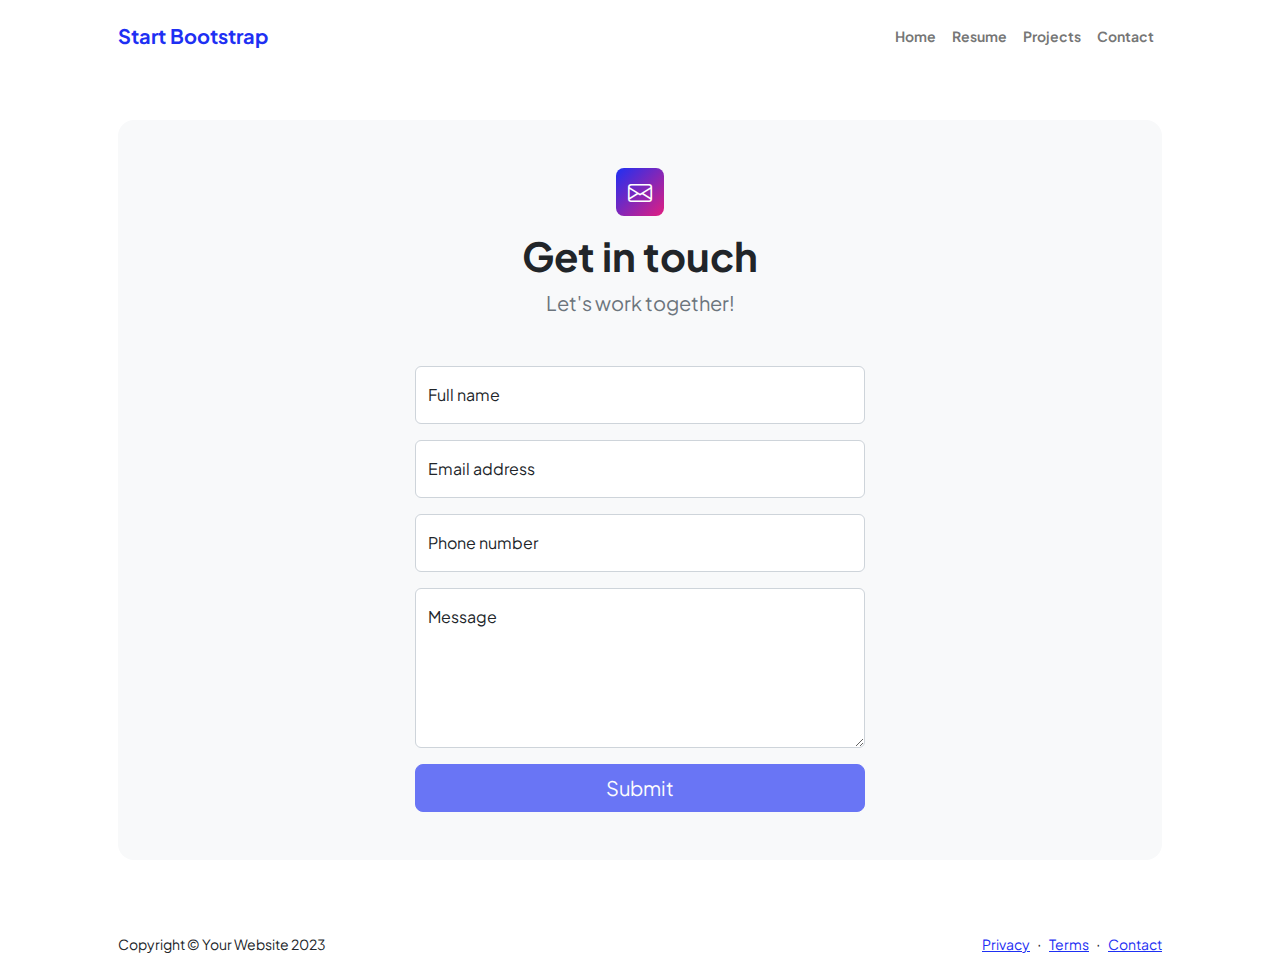
==== contact.html @ d39a222c "Initial commit" ====
<!DOCTYPE html>
<html lang="en">
    <head>
        <meta charset="utf-8" />
        <meta name="viewport" content="width=device-width, initial-scale=1, shrink-to-fit=no" />
        <meta name="description" content />
        <meta name="author" content />
        <title>Modern Business - Start Bootstrap Template</title>
        <!-- Favicon-->
        <link rel="icon" type="image/x-icon" href="assets/favicon.ico" />
        <!-- Custom Google font-->
        <link rel="preconnect" href="https://fonts.googleapis.com" />
        <link rel="preconnect" href="https://fonts.gstatic.com" crossorigin />
        <link href="https://fonts.googleapis.com/css2?family=Plus+Jakarta+Sans:wght@100;200;300;400;500;600;700;800;900&amp;display=swap" rel="stylesheet" />
        <!-- Bootstrap icons-->
        <link href="https://cdn.jsdelivr.net/npm/bootstrap-icons@1.8.1/font/bootstrap-icons.css" rel="stylesheet" />
        <!-- Core theme CSS (includes Bootstrap)-->
        <link href="css/styles.css" rel="stylesheet" />
    </head>
    <body class="d-flex flex-column">
        <main class="flex-shrink-0">
            <!-- Navigation-->
            <nav class="navbar navbar-expand-lg navbar-light bg-white py-3">
                <div class="container px-5">
                    <a class="navbar-brand" href="index.html"><span class="fw-bolder text-primary">Start Bootstrap</span></a>
                    <button class="navbar-toggler" type="button" data-bs-toggle="collapse" data-bs-target="#navbarSupportedContent" aria-controls="navbarSupportedContent" aria-expanded="false" aria-label="Toggle navigation"><span class="navbar-toggler-icon"></span></button>
                    <div class="collapse navbar-collapse" id="navbarSupportedContent">
                        <ul class="navbar-nav ms-auto mb-2 mb-lg-0 small fw-bolder">
                            <li class="nav-item"><a class="nav-link" href="index.html">Home</a></li>
                            <li class="nav-item"><a class="nav-link" href="resume.html">Resume</a></li>
                            <li class="nav-item"><a class="nav-link" href="projects.html">Projects</a></li>
                            <li class="nav-item"><a class="nav-link" href="contact.html">Contact</a></li>
                        </ul>
                    </div>
                </div>
            </nav>
            <!-- Page content-->
            <section class="py-5">
                <div class="container px-5">
                    <!-- Contact form-->
                    <div class="bg-light rounded-4 py-5 px-4 px-md-5">
                        <div class="text-center mb-5">
                            <div class="feature bg-primary bg-gradient-primary-to-secondary text-white rounded-3 mb-3"><i class="bi bi-envelope"></i></div>
                            <h1 class="fw-bolder">Get in touch</h1>
                            <p class="lead fw-normal text-muted mb-0">Let's work together!</p>
                        </div>
                        <div class="row gx-5 justify-content-center">
                            <div class="col-lg-8 col-xl-6">
                                <!-- * * * * * * * * * * * * * * *-->
                                <!-- * * SB Forms Contact Form * *-->
                                <!-- * * * * * * * * * * * * * * *-->
                                <!-- This form is pre-integrated with SB Forms.-->
                                <!-- To make this form functional, sign up at-->
                                <!-- https://startbootstrap.com/solution/contact-forms-->
                                <!-- to get an API token!-->
                                <form id="contactForm" data-sb-form-api-token="API_TOKEN">
                                    <!-- Name input-->
                                    <div class="form-floating mb-3">
                                        <input class="form-control" id="name" type="text" placeholder="Enter your name..." data-sb-validations="required" />
                                        <label for="name">Full name</label>
                                        <div class="invalid-feedback" data-sb-feedback="name:required">A name is required.</div>
                                    </div>
                                    <!-- Email address input-->
                                    <div class="form-floating mb-3">
                                        <input class="form-control" id="email" type="email" placeholder="name@example.com" data-sb-validations="required,email" />
                                        <label for="email">Email address</label>
                                        <div class="invalid-feedback" data-sb-feedback="email:required">An email is required.</div>
                                        <div class="invalid-feedback" data-sb-feedback="email:email">Email is not valid.</div>
                                    </div>
                                    <!-- Phone number input-->
                                    <div class="form-floating mb-3">
                                        <input class="form-control" id="phone" type="tel" placeholder="(123) 456-7890" data-sb-validations="required" />
                                        <label for="phone">Phone number</label>
                                        <div class="invalid-feedback" data-sb-feedback="phone:required">A phone number is required.</div>
                                    </div>
                                    <!-- Message input-->
                                    <div class="form-floating mb-3">
                                        <textarea class="form-control" id="message" type="text" placeholder="Enter your message here..." style="height: 10rem" data-sb-validations="required"></textarea>
                                        <label for="message">Message</label>
                                        <div class="invalid-feedback" data-sb-feedback="message:required">A message is required.</div>
                                    </div>
                                    <!-- Submit success message-->
                                    <!---->
                                    <!-- This is what your users will see when the form-->
                                    <!-- has successfully submitted-->
                                    <div class="d-none" id="submitSuccessMessage">
                                        <div class="text-center mb-3">
                                            <div class="fw-bolder">Form submission successful!</div>
                                            To activate this form, sign up at
                                            <br />
                                            <a href="https://startbootstrap.com/solution/contact-forms">https://startbootstrap.com/solution/contact-forms</a>
                                        </div>
                                    </div>
                                    <!-- Submit error message-->
                                    <!---->
                                    <!-- This is what your users will see when there is-->
                                    <!-- an error submitting the form-->
                                    <div class="d-none" id="submitErrorMessage"><div class="text-center text-danger mb-3">Error sending message!</div></div>
                                    <!-- Submit Button-->
                                    <div class="d-grid"><button class="btn btn-primary btn-lg disabled" id="submitButton" type="submit">Submit</button></div>
                                </form>
                            </div>
                        </div>
                    </div>
                </div>
            </section>
        </main>
        <!-- Footer-->
        <footer class="bg-white py-4 mt-auto">
            <div class="container px-5">
                <div class="row align-items-center justify-content-between flex-column flex-sm-row">
                    <div class="col-auto"><div class="small m-0">Copyright &copy; Your Website 2023</div></div>
                    <div class="col-auto">
                        <a class="small" href="#!">Privacy</a>
                        <span class="mx-1">&middot;</span>
                        <a class="small" href="#!">Terms</a>
                        <span class="mx-1">&middot;</span>
                        <a class="small" href="#!">Contact</a>
                    </div>
                </div>
            </div>
        </footer>
        <!-- Bootstrap core JS-->
        <script src="https://cdn.jsdelivr.net/npm/bootstrap@5.2.3/dist/js/bootstrap.bundle.min.js"></script>
        <!-- Core theme JS-->
        <script src="js/scripts.js"></script>
        <!-- * * * * * * * * * * * * * * * * * * * * * * * * * * * * * * * * * * * * * * * *-->
        <!-- * *                               SB Forms JS                               * *-->
        <!-- * * Activate your form at https://startbootstrap.com/solution/contact-forms * *-->
        <!-- * * * * * * * * * * * * * * * * * * * * * * * * * * * * * * * * * * * * * * * *-->
        <script src="https://cdn.startbootstrap.com/sb-forms-latest.js"></script>
    </body>
</html>
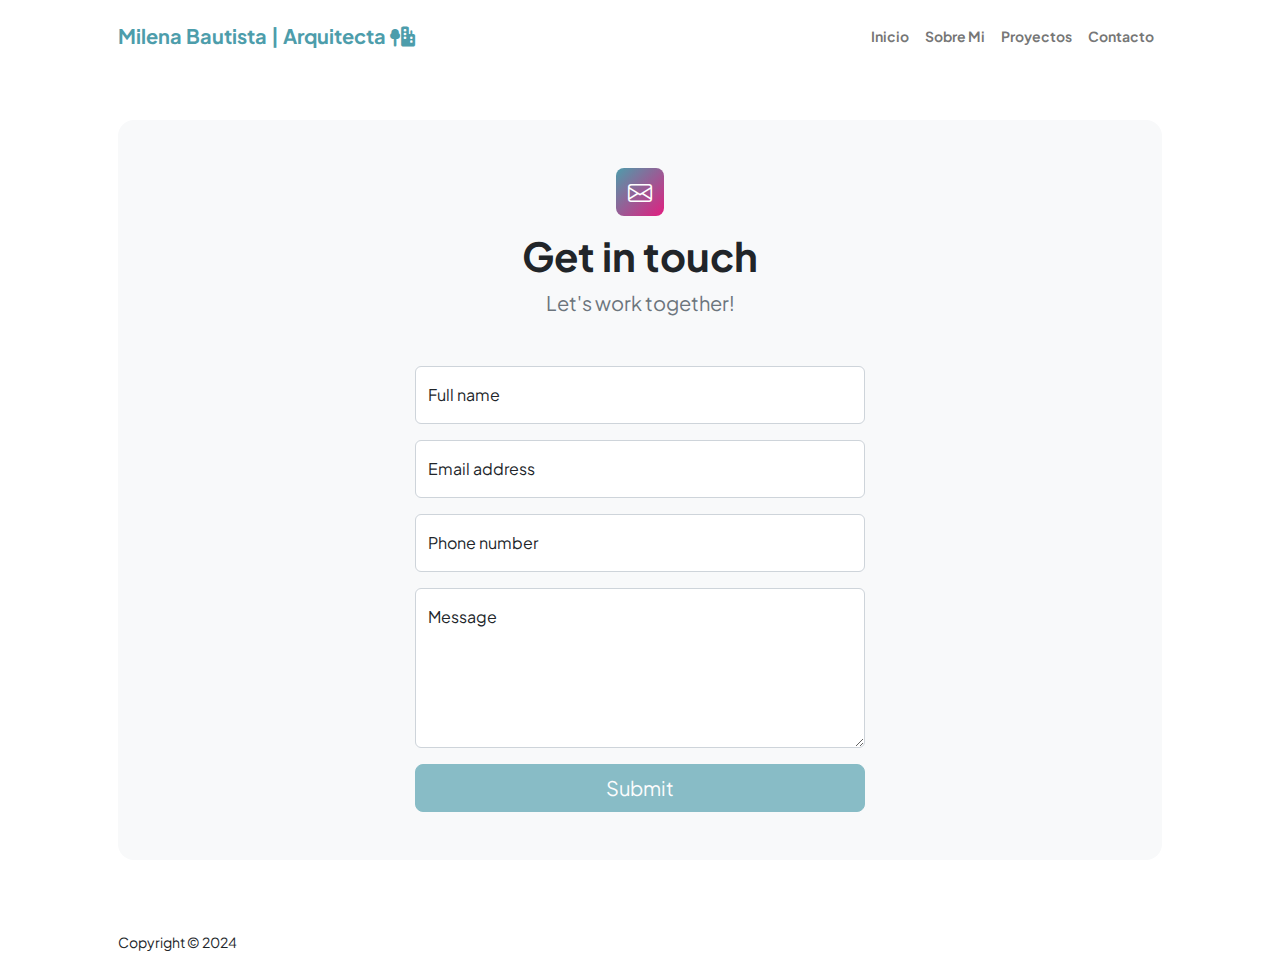
==== commit a5dafb3e: "Cambios Español y pagina de inicio" ====
--- a/contact.html
+++ b/contact.html
@@ -3,9 +3,9 @@
     <head>
         <meta charset="utf-8" />
         <meta name="viewport" content="width=device-width, initial-scale=1, shrink-to-fit=no" />
-        <meta name="description" content />
-        <meta name="author" content />
-        <title>Modern Business - Start Bootstrap Template</title>
+        <meta name="description" content="" />
+        <meta name="author" content="scuesta" />
+        <title>Milena Bautista | Arquitecta</title>
         <!-- Favicon-->
         <link rel="icon" type="image/x-icon" href="assets/favicon.ico" />
         <!-- Custom Google font-->
@@ -14,6 +14,10 @@
         <link href="https://fonts.googleapis.com/css2?family=Plus+Jakarta+Sans:wght@100;200;300;400;500;600;700;800;900&amp;display=swap" rel="stylesheet" />
         <!-- Bootstrap icons-->
         <link href="https://cdn.jsdelivr.net/npm/bootstrap-icons@1.8.1/font/bootstrap-icons.css" rel="stylesheet" />
+        <!--Fontawesome icons -->
+        <link href="assets/fontawesome/css/fontawesome.css" rel="stylesheet" />
+        <link href="assets/fontawesome/css/brands.css" rel="stylesheet" />
+        <link href="assets/fontawesome/css/solid.css" rel="stylesheet" />
         <!-- Core theme CSS (includes Bootstrap)-->
         <link href="css/styles.css" rel="stylesheet" />
     </head>
@@ -22,14 +26,14 @@
             <!-- Navigation-->
             <nav class="navbar navbar-expand-lg navbar-light bg-white py-3">
                 <div class="container px-5">
-                    <a class="navbar-brand" href="index.html"><span class="fw-bolder text-primary">Start Bootstrap</span></a>
+                    <a class="navbar-brand" href="index.html"><span class="fw-bolder text-primary">Milena Bautista | Arquitecta <i class="fa fa-tree-city"></i></span></a>
                     <button class="navbar-toggler" type="button" data-bs-toggle="collapse" data-bs-target="#navbarSupportedContent" aria-controls="navbarSupportedContent" aria-expanded="false" aria-label="Toggle navigation"><span class="navbar-toggler-icon"></span></button>
                     <div class="collapse navbar-collapse" id="navbarSupportedContent">
                         <ul class="navbar-nav ms-auto mb-2 mb-lg-0 small fw-bolder">
-                            <li class="nav-item"><a class="nav-link" href="index.html">Home</a></li>
-                            <li class="nav-item"><a class="nav-link" href="resume.html">Resume</a></li>
-                            <li class="nav-item"><a class="nav-link" href="projects.html">Projects</a></li>
-                            <li class="nav-item"><a class="nav-link" href="contact.html">Contact</a></li>
+                            <li class="nav-item"><a class="nav-link" href="index.html">Inicio</a></li>
+                            <li class="nav-item"><a class="nav-link" href="resume.html">Sobre Mi</a></li>
+                            <li class="nav-item"><a class="nav-link" href="projects.html">Proyectos</a></li>
+                            <li class="nav-item"><a class="nav-link" href="contact.html">Contacto</a></li>
                         </ul>
                     </div>
                 </div>
@@ -109,14 +113,14 @@
         <footer class="bg-white py-4 mt-auto">
             <div class="container px-5">
                 <div class="row align-items-center justify-content-between flex-column flex-sm-row">
-                    <div class="col-auto"><div class="small m-0">Copyright &copy; Your Website 2023</div></div>
-                    <div class="col-auto">
-                        <a class="small" href="#!">Privacy</a>
-                        <span class="mx-1">&middot;</span>
-                        <a class="small" href="#!">Terms</a>
-                        <span class="mx-1">&middot;</span>
-                        <a class="small" href="#!">Contact</a>
-                    </div>
+                    <div class="col-auto"><div class="small m-0">Copyright &copy; 2024</div></div>
+                    <!-- <div class="col-auto">
+                         <a class="small" href="#!">Privacy</a>
+                         <span class="mx-1">&middot;</span>
+                         <a class="small" href="#!">Terms</a>
+                         <span class="mx-1">&middot;</span>
+                         <a class="small" href="#!">Contact</a>
+                     </div>-->
                 </div>
             </div>
         </footer>
--- a/assets/fontawesome/css/brands.css
+++ b/assets/fontawesome/css/brands.css
@@ -0,0 +1,1594 @@
+/*!
+ * Font Awesome Free 6.5.2 by @fontawesome - https://fontawesome.com
+ * License - https://fontawesome.com/license/free (Icons: CC BY 4.0, Fonts: SIL OFL 1.1, Code: MIT License)
+ * Copyright 2024 Fonticons, Inc.
+ */
+:root, :host {
+  --fa-style-family-brands: 'Font Awesome 6 Brands';
+  --fa-font-brands: normal 400 1em/1 'Font Awesome 6 Brands'; }
+
+@font-face {
+  font-family: 'Font Awesome 6 Brands';
+  font-style: normal;
+  font-weight: 400;
+  font-display: block;
+  src: url("../webfonts/fa-brands-400.woff2") format("woff2"), url("../webfonts/fa-brands-400.ttf") format("truetype"); }
+
+.fab,
+.fa-brands {
+  font-weight: 400; }
+
+.fa-monero:before {
+  content: "\f3d0"; }
+
+.fa-hooli:before {
+  content: "\f427"; }
+
+.fa-yelp:before {
+  content: "\f1e9"; }
+
+.fa-cc-visa:before {
+  content: "\f1f0"; }
+
+.fa-lastfm:before {
+  content: "\f202"; }
+
+.fa-shopware:before {
+  content: "\f5b5"; }
+
+.fa-creative-commons-nc:before {
+  content: "\f4e8"; }
+
+.fa-aws:before {
+  content: "\f375"; }
+
+.fa-redhat:before {
+  content: "\f7bc"; }
+
+.fa-yoast:before {
+  content: "\f2b1"; }
+
+.fa-cloudflare:before {
+  content: "\e07d"; }
+
+.fa-ups:before {
+  content: "\f7e0"; }
+
+.fa-pixiv:before {
+  content: "\e640"; }
+
+.fa-wpexplorer:before {
+  content: "\f2de"; }
+
+.fa-dyalog:before {
+  content: "\f399"; }
+
+.fa-bity:before {
+  content: "\f37a"; }
+
+.fa-stackpath:before {
+  content: "\f842"; }
+
+.fa-buysellads:before {
+  content: "\f20d"; }
+
+.fa-first-order:before {
+  content: "\f2b0"; }
+
+.fa-modx:before {
+  content: "\f285"; }
+
+.fa-guilded:before {
+  content: "\e07e"; }
+
+.fa-vnv:before {
+  content: "\f40b"; }
+
+.fa-square-js:before {
+  content: "\f3b9"; }
+
+.fa-js-square:before {
+  content: "\f3b9"; }
+
+.fa-microsoft:before {
+  content: "\f3ca"; }
+
+.fa-qq:before {
+  content: "\f1d6"; }
+
+.fa-orcid:before {
+  content: "\f8d2"; }
+
+.fa-java:before {
+  content: "\f4e4"; }
+
+.fa-invision:before {
+  content: "\f7b0"; }
+
+.fa-creative-commons-pd-alt:before {
+  content: "\f4ed"; }
+
+.fa-centercode:before {
+  content: "\f380"; }
+
+.fa-glide-g:before {
+  content: "\f2a6"; }
+
+.fa-drupal:before {
+  content: "\f1a9"; }
+
+.fa-jxl:before {
+  content: "\e67b"; }
+
+.fa-hire-a-helper:before {
+  content: "\f3b0"; }
+
+.fa-creative-commons-by:before {
+  content: "\f4e7"; }
+
+.fa-unity:before {
+  content: "\e049"; }
+
+.fa-whmcs:before {
+  content: "\f40d"; }
+
+.fa-rocketchat:before {
+  content: "\f3e8"; }
+
+.fa-vk:before {
+  content: "\f189"; }
+
+.fa-untappd:before {
+  content: "\f405"; }
+
+.fa-mailchimp:before {
+  content: "\f59e"; }
+
+.fa-css3-alt:before {
+  content: "\f38b"; }
+
+.fa-square-reddit:before {
+  content: "\f1a2"; }
+
+.fa-reddit-square:before {
+  content: "\f1a2"; }
+
+.fa-vimeo-v:before {
+  content: "\f27d"; }
+
+.fa-contao:before {
+  content: "\f26d"; }
+
+.fa-square-font-awesome:before {
+  content: "\e5ad"; }
+
+.fa-deskpro:before {
+  content: "\f38f"; }
+
+.fa-brave:before {
+  content: "\e63c"; }
+
+.fa-sistrix:before {
+  content: "\f3ee"; }
+
+.fa-square-instagram:before {
+  content: "\e055"; }
+
+.fa-instagram-square:before {
+  content: "\e055"; }
+
+.fa-battle-net:before {
+  content: "\f835"; }
+
+.fa-the-red-yeti:before {
+  content: "\f69d"; }
+
+.fa-square-hacker-news:before {
+  content: "\f3af"; }
+
+.fa-hacker-news-square:before {
+  content: "\f3af"; }
+
+.fa-edge:before {
+  content: "\f282"; }
+
+.fa-threads:before {
+  content: "\e618"; }
+
+.fa-napster:before {
+  content: "\f3d2"; }
+
+.fa-square-snapchat:before {
+  content: "\f2ad"; }
+
+.fa-snapchat-square:before {
+  content: "\f2ad"; }
+
+.fa-google-plus-g:before {
+  content: "\f0d5"; }
+
+.fa-artstation:before {
+  content: "\f77a"; }
+
+.fa-markdown:before {
+  content: "\f60f"; }
+
+.fa-sourcetree:before {
+  content: "\f7d3"; }
+
+.fa-google-plus:before {
+  content: "\f2b3"; }
+
+.fa-diaspora:before {
+  content: "\f791"; }
+
+.fa-foursquare:before {
+  content: "\f180"; }
+
+.fa-stack-overflow:before {
+  content: "\f16c"; }
+
+.fa-github-alt:before {
+  content: "\f113"; }
+
+.fa-phoenix-squadron:before {
+  content: "\f511"; }
+
+.fa-pagelines:before {
+  content: "\f18c"; }
+
+.fa-algolia:before {
+  content: "\f36c"; }
+
+.fa-red-river:before {
+  content: "\f3e3"; }
+
+.fa-creative-commons-sa:before {
+  content: "\f4ef"; }
+
+.fa-safari:before {
+  content: "\f267"; }
+
+.fa-google:before {
+  content: "\f1a0"; }
+
+.fa-square-font-awesome-stroke:before {
+  content: "\f35c"; }
+
+.fa-font-awesome-alt:before {
+  content: "\f35c"; }
+
+.fa-atlassian:before {
+  content: "\f77b"; }
+
+.fa-linkedin-in:before {
+  content: "\f0e1"; }
+
+.fa-digital-ocean:before {
+  content: "\f391"; }
+
+.fa-nimblr:before {
+  content: "\f5a8"; }
+
+.fa-chromecast:before {
+  content: "\f838"; }
+
+.fa-evernote:before {
+  content: "\f839"; }
+
+.fa-hacker-news:before {
+  content: "\f1d4"; }
+
+.fa-creative-commons-sampling:before {
+  content: "\f4f0"; }
+
+.fa-adversal:before {
+  content: "\f36a"; }
+
+.fa-creative-commons:before {
+  content: "\f25e"; }
+
+.fa-watchman-monitoring:before {
+  content: "\e087"; }
+
+.fa-fonticons:before {
+  content: "\f280"; }
+
+.fa-weixin:before {
+  content: "\f1d7"; }
+
+.fa-shirtsinbulk:before {
+  content: "\f214"; }
+
+.fa-codepen:before {
+  content: "\f1cb"; }
+
+.fa-git-alt:before {
+  content: "\f841"; }
+
+.fa-lyft:before {
+  content: "\f3c3"; }
+
+.fa-rev:before {
+  content: "\f5b2"; }
+
+.fa-windows:before {
+  content: "\f17a"; }
+
+.fa-wizards-of-the-coast:before {
+  content: "\f730"; }
+
+.fa-square-viadeo:before {
+  content: "\f2aa"; }
+
+.fa-viadeo-square:before {
+  content: "\f2aa"; }
+
+.fa-meetup:before {
+  content: "\f2e0"; }
+
+.fa-centos:before {
+  content: "\f789"; }
+
+.fa-adn:before {
+  content: "\f170"; }
+
+.fa-cloudsmith:before {
+  content: "\f384"; }
+
+.fa-opensuse:before {
+  content: "\e62b"; }
+
+.fa-pied-piper-alt:before {
+  content: "\f1a8"; }
+
+.fa-square-dribbble:before {
+  content: "\f397"; }
+
+.fa-dribbble-square:before {
+  content: "\f397"; }
+
+.fa-codiepie:before {
+  content: "\f284"; }
+
+.fa-node:before {
+  content: "\f419"; }
+
+.fa-mix:before {
+  content: "\f3cb"; }
+
+.fa-steam:before {
+  content: "\f1b6"; }
+
+.fa-cc-apple-pay:before {
+  content: "\f416"; }
+
+.fa-scribd:before {
+  content: "\f28a"; }
+
+.fa-debian:before {
+  content: "\e60b"; }
+
+.fa-openid:before {
+  content: "\f19b"; }
+
+.fa-instalod:before {
+  content: "\e081"; }
+
+.fa-expeditedssl:before {
+  content: "\f23e"; }
+
+.fa-sellcast:before {
+  content: "\f2da"; }
+
+.fa-square-twitter:before {
+  content: "\f081"; }
+
+.fa-twitter-square:before {
+  content: "\f081"; }
+
+.fa-r-project:before {
+  content: "\f4f7"; }
+
+.fa-delicious:before {
+  content: "\f1a5"; }
+
+.fa-freebsd:before {
+  content: "\f3a4"; }
+
+.fa-vuejs:before {
+  content: "\f41f"; }
+
+.fa-accusoft:before {
+  content: "\f369"; }
+
+.fa-ioxhost:before {
+  content: "\f208"; }
+
+.fa-fonticons-fi:before {
+  content: "\f3a2"; }
+
+.fa-app-store:before {
+  content: "\f36f"; }
+
+.fa-cc-mastercard:before {
+  content: "\f1f1"; }
+
+.fa-itunes-note:before {
+  content: "\f3b5"; }
+
+.fa-golang:before {
+  content: "\e40f"; }
+
+.fa-kickstarter:before {
+  content: "\f3bb"; }
+
+.fa-square-kickstarter:before {
+  content: "\f3bb"; }
+
+.fa-grav:before {
+  content: "\f2d6"; }
+
+.fa-weibo:before {
+  content: "\f18a"; }
+
+.fa-uncharted:before {
+  content: "\e084"; }
+
+.fa-firstdraft:before {
+  content: "\f3a1"; }
+
+.fa-square-youtube:before {
+  content: "\f431"; }
+
+.fa-youtube-square:before {
+  content: "\f431"; }
+
+.fa-wikipedia-w:before {
+  content: "\f266"; }
+
+.fa-wpressr:before {
+  content: "\f3e4"; }
+
+.fa-rendact:before {
+  content: "\f3e4"; }
+
+.fa-angellist:before {
+  content: "\f209"; }
+
+.fa-galactic-republic:before {
+  content: "\f50c"; }
+
+.fa-nfc-directional:before {
+  content: "\e530"; }
+
+.fa-skype:before {
+  content: "\f17e"; }
+
+.fa-joget:before {
+  content: "\f3b7"; }
+
+.fa-fedora:before {
+  content: "\f798"; }
+
+.fa-stripe-s:before {
+  content: "\f42a"; }
+
+.fa-meta:before {
+  content: "\e49b"; }
+
+.fa-laravel:before {
+  content: "\f3bd"; }
+
+.fa-hotjar:before {
+  content: "\f3b1"; }
+
+.fa-bluetooth-b:before {
+  content: "\f294"; }
+
+.fa-square-letterboxd:before {
+  content: "\e62e"; }
+
+.fa-sticker-mule:before {
+  content: "\f3f7"; }
+
+.fa-creative-commons-zero:before {
+  content: "\f4f3"; }
+
+.fa-hips:before {
+  content: "\f452"; }
+
+.fa-behance:before {
+  content: "\f1b4"; }
+
+.fa-reddit:before {
+  content: "\f1a1"; }
+
+.fa-discord:before {
+  content: "\f392"; }
+
+.fa-chrome:before {
+  content: "\f268"; }
+
+.fa-app-store-ios:before {
+  content: "\f370"; }
+
+.fa-cc-discover:before {
+  content: "\f1f2"; }
+
+.fa-wpbeginner:before {
+  content: "\f297"; }
+
+.fa-confluence:before {
+  content: "\f78d"; }
+
+.fa-shoelace:before {
+  content: "\e60c"; }
+
+.fa-mdb:before {
+  content: "\f8ca"; }
+
+.fa-dochub:before {
+  content: "\f394"; }
+
+.fa-accessible-icon:before {
+  content: "\f368"; }
+
+.fa-ebay:before {
+  content: "\f4f4"; }
+
+.fa-amazon:before {
+  content: "\f270"; }
+
+.fa-unsplash:before {
+  content: "\e07c"; }
+
+.fa-yarn:before {
+  content: "\f7e3"; }
+
+.fa-square-steam:before {
+  content: "\f1b7"; }
+
+.fa-steam-square:before {
+  content: "\f1b7"; }
+
+.fa-500px:before {
+  content: "\f26e"; }
+
+.fa-square-vimeo:before {
+  content: "\f194"; }
+
+.fa-vimeo-square:before {
+  content: "\f194"; }
+
+.fa-asymmetrik:before {
+  content: "\f372"; }
+
+.fa-font-awesome:before {
+  content: "\f2b4"; }
+
+.fa-font-awesome-flag:before {
+  content: "\f2b4"; }
+
+.fa-font-awesome-logo-full:before {
+  content: "\f2b4"; }
+
+.fa-gratipay:before {
+  content: "\f184"; }
+
+.fa-apple:before {
+  content: "\f179"; }
+
+.fa-hive:before {
+  content: "\e07f"; }
+
+.fa-gitkraken:before {
+  content: "\f3a6"; }
+
+.fa-keybase:before {
+  content: "\f4f5"; }
+
+.fa-apple-pay:before {
+  content: "\f415"; }
+
+.fa-padlet:before {
+  content: "\e4a0"; }
+
+.fa-amazon-pay:before {
+  content: "\f42c"; }
+
+.fa-square-github:before {
+  content: "\f092"; }
+
+.fa-github-square:before {
+  content: "\f092"; }
+
+.fa-stumbleupon:before {
+  content: "\f1a4"; }
+
+.fa-fedex:before {
+  content: "\f797"; }
+
+.fa-phoenix-framework:before {
+  content: "\f3dc"; }
+
+.fa-shopify:before {
+  content: "\e057"; }
+
+.fa-neos:before {
+  content: "\f612"; }
+
+.fa-square-threads:before {
+  content: "\e619"; }
+
+.fa-hackerrank:before {
+  content: "\f5f7"; }
+
+.fa-researchgate:before {
+  content: "\f4f8"; }
+
+.fa-swift:before {
+  content: "\f8e1"; }
+
+.fa-angular:before {
+  content: "\f420"; }
+
+.fa-speakap:before {
+  content: "\f3f3"; }
+
+.fa-angrycreative:before {
+  content: "\f36e"; }
+
+.fa-y-combinator:before {
+  content: "\f23b"; }
+
+.fa-empire:before {
+  content: "\f1d1"; }
+
+.fa-envira:before {
+  content: "\f299"; }
+
+.fa-google-scholar:before {
+  content: "\e63b"; }
+
+.fa-square-gitlab:before {
+  content: "\e5ae"; }
+
+.fa-gitlab-square:before {
+  content: "\e5ae"; }
+
+.fa-studiovinari:before {
+  content: "\f3f8"; }
+
+.fa-pied-piper:before {
+  content: "\f2ae"; }
+
+.fa-wordpress:before {
+  content: "\f19a"; }
+
+.fa-product-hunt:before {
+  content: "\f288"; }
+
+.fa-firefox:before {
+  content: "\f269"; }
+
+.fa-linode:before {
+  content: "\f2b8"; }
+
+.fa-goodreads:before {
+  content: "\f3a8"; }
+
+.fa-square-odnoklassniki:before {
+  content: "\f264"; }
+
+.fa-odnoklassniki-square:before {
+  content: "\f264"; }
+
+.fa-jsfiddle:before {
+  content: "\f1cc"; }
+
+.fa-sith:before {
+  content: "\f512"; }
+
+.fa-themeisle:before {
+  content: "\f2b2"; }
+
+.fa-page4:before {
+  content: "\f3d7"; }
+
+.fa-hashnode:before {
+  content: "\e499"; }
+
+.fa-react:before {
+  content: "\f41b"; }
+
+.fa-cc-paypal:before {
+  content: "\f1f4"; }
+
+.fa-squarespace:before {
+  content: "\f5be"; }
+
+.fa-cc-stripe:before {
+  content: "\f1f5"; }
+
+.fa-creative-commons-share:before {
+  content: "\f4f2"; }
+
+.fa-bitcoin:before {
+  content: "\f379"; }
+
+.fa-keycdn:before {
+  content: "\f3ba"; }
+
+.fa-opera:before {
+  content: "\f26a"; }
+
+.fa-itch-io:before {
+  content: "\f83a"; }
+
+.fa-umbraco:before {
+  content: "\f8e8"; }
+
+.fa-galactic-senate:before {
+  content: "\f50d"; }
+
+.fa-ubuntu:before {
+  content: "\f7df"; }
+
+.fa-draft2digital:before {
+  content: "\f396"; }
+
+.fa-stripe:before {
+  content: "\f429"; }
+
+.fa-houzz:before {
+  content: "\f27c"; }
+
+.fa-gg:before {
+  content: "\f260"; }
+
+.fa-dhl:before {
+  content: "\f790"; }
+
+.fa-square-pinterest:before {
+  content: "\f0d3"; }
+
+.fa-pinterest-square:before {
+  content: "\f0d3"; }
+
+.fa-xing:before {
+  content: "\f168"; }
+
+.fa-blackberry:before {
+  content: "\f37b"; }
+
+.fa-creative-commons-pd:before {
+  content: "\f4ec"; }
+
+.fa-playstation:before {
+  content: "\f3df"; }
+
+.fa-quinscape:before {
+  content: "\f459"; }
+
+.fa-less:before {
+  content: "\f41d"; }
+
+.fa-blogger-b:before {
+  content: "\f37d"; }
+
+.fa-opencart:before {
+  content: "\f23d"; }
+
+.fa-vine:before {
+  content: "\f1ca"; }
+
+.fa-signal-messenger:before {
+  content: "\e663"; }
+
+.fa-paypal:before {
+  content: "\f1ed"; }
+
+.fa-gitlab:before {
+  content: "\f296"; }
+
+.fa-typo3:before {
+  content: "\f42b"; }
+
+.fa-reddit-alien:before {
+  content: "\f281"; }
+
+.fa-yahoo:before {
+  content: "\f19e"; }
+
+.fa-dailymotion:before {
+  content: "\e052"; }
+
+.fa-affiliatetheme:before {
+  content: "\f36b"; }
+
+.fa-pied-piper-pp:before {
+  content: "\f1a7"; }
+
+.fa-bootstrap:before {
+  content: "\f836"; }
+
+.fa-odnoklassniki:before {
+  content: "\f263"; }
+
+.fa-nfc-symbol:before {
+  content: "\e531"; }
+
+.fa-mintbit:before {
+  content: "\e62f"; }
+
+.fa-ethereum:before {
+  content: "\f42e"; }
+
+.fa-speaker-deck:before {
+  content: "\f83c"; }
+
+.fa-creative-commons-nc-eu:before {
+  content: "\f4e9"; }
+
+.fa-patreon:before {
+  content: "\f3d9"; }
+
+.fa-avianex:before {
+  content: "\f374"; }
+
+.fa-ello:before {
+  content: "\f5f1"; }
+
+.fa-gofore:before {
+  content: "\f3a7"; }
+
+.fa-bimobject:before {
+  content: "\f378"; }
+
+.fa-brave-reverse:before {
+  content: "\e63d"; }
+
+.fa-facebook-f:before {
+  content: "\f39e"; }
+
+.fa-square-google-plus:before {
+  content: "\f0d4"; }
+
+.fa-google-plus-square:before {
+  content: "\f0d4"; }
+
+.fa-web-awesome:before {
+  content: "\e682"; }
+
+.fa-mandalorian:before {
+  content: "\f50f"; }
+
+.fa-first-order-alt:before {
+  content: "\f50a"; }
+
+.fa-osi:before {
+  content: "\f41a"; }
+
+.fa-google-wallet:before {
+  content: "\f1ee"; }
+
+.fa-d-and-d-beyond:before {
+  content: "\f6ca"; }
+
+.fa-periscope:before {
+  content: "\f3da"; }
+
+.fa-fulcrum:before {
+  content: "\f50b"; }
+
+.fa-cloudscale:before {
+  content: "\f383"; }
+
+.fa-forumbee:before {
+  content: "\f211"; }
+
+.fa-mizuni:before {
+  content: "\f3cc"; }
+
+.fa-schlix:before {
+  content: "\f3ea"; }
+
+.fa-square-xing:before {
+  content: "\f169"; }
+
+.fa-xing-square:before {
+  content: "\f169"; }
+
+.fa-bandcamp:before {
+  content: "\f2d5"; }
+
+.fa-wpforms:before {
+  content: "\f298"; }
+
+.fa-cloudversify:before {
+  content: "\f385"; }
+
+.fa-usps:before {
+  content: "\f7e1"; }
+
+.fa-megaport:before {
+  content: "\f5a3"; }
+
+.fa-magento:before {
+  content: "\f3c4"; }
+
+.fa-spotify:before {
+  content: "\f1bc"; }
+
+.fa-optin-monster:before {
+  content: "\f23c"; }
+
+.fa-fly:before {
+  content: "\f417"; }
+
+.fa-aviato:before {
+  content: "\f421"; }
+
+.fa-itunes:before {
+  content: "\f3b4"; }
+
+.fa-cuttlefish:before {
+  content: "\f38c"; }
+
+.fa-blogger:before {
+  content: "\f37c"; }
+
+.fa-flickr:before {
+  content: "\f16e"; }
+
+.fa-viber:before {
+  content: "\f409"; }
+
+.fa-soundcloud:before {
+  content: "\f1be"; }
+
+.fa-digg:before {
+  content: "\f1a6"; }
+
+.fa-tencent-weibo:before {
+  content: "\f1d5"; }
+
+.fa-letterboxd:before {
+  content: "\e62d"; }
+
+.fa-symfony:before {
+  content: "\f83d"; }
+
+.fa-maxcdn:before {
+  content: "\f136"; }
+
+.fa-etsy:before {
+  content: "\f2d7"; }
+
+.fa-facebook-messenger:before {
+  content: "\f39f"; }
+
+.fa-audible:before {
+  content: "\f373"; }
+
+.fa-think-peaks:before {
+  content: "\f731"; }
+
+.fa-bilibili:before {
+  content: "\e3d9"; }
+
+.fa-erlang:before {
+  content: "\f39d"; }
+
+.fa-x-twitter:before {
+  content: "\e61b"; }
+
+.fa-cotton-bureau:before {
+  content: "\f89e"; }
+
+.fa-dashcube:before {
+  content: "\f210"; }
+
+.fa-42-group:before {
+  content: "\e080"; }
+
+.fa-innosoft:before {
+  content: "\e080"; }
+
+.fa-stack-exchange:before {
+  content: "\f18d"; }
+
+.fa-elementor:before {
+  content: "\f430"; }
+
+.fa-square-pied-piper:before {
+  content: "\e01e"; }
+
+.fa-pied-piper-square:before {
+  content: "\e01e"; }
+
+.fa-creative-commons-nd:before {
+  content: "\f4eb"; }
+
+.fa-palfed:before {
+  content: "\f3d8"; }
+
+.fa-superpowers:before {
+  content: "\f2dd"; }
+
+.fa-resolving:before {
+  content: "\f3e7"; }
+
+.fa-xbox:before {
+  content: "\f412"; }
+
+.fa-square-web-awesome-stroke:before {
+  content: "\e684"; }
+
+.fa-searchengin:before {
+  content: "\f3eb"; }
+
+.fa-tiktok:before {
+  content: "\e07b"; }
+
+.fa-square-facebook:before {
+  content: "\f082"; }
+
+.fa-facebook-square:before {
+  content: "\f082"; }
+
+.fa-renren:before {
+  content: "\f18b"; }
+
+.fa-linux:before {
+  content: "\f17c"; }
+
+.fa-glide:before {
+  content: "\f2a5"; }
+
+.fa-linkedin:before {
+  content: "\f08c"; }
+
+.fa-hubspot:before {
+  content: "\f3b2"; }
+
+.fa-deploydog:before {
+  content: "\f38e"; }
+
+.fa-twitch:before {
+  content: "\f1e8"; }
+
+.fa-ravelry:before {
+  content: "\f2d9"; }
+
+.fa-mixer:before {
+  content: "\e056"; }
+
+.fa-square-lastfm:before {
+  content: "\f203"; }
+
+.fa-lastfm-square:before {
+  content: "\f203"; }
+
+.fa-vimeo:before {
+  content: "\f40a"; }
+
+.fa-mendeley:before {
+  content: "\f7b3"; }
+
+.fa-uniregistry:before {
+  content: "\f404"; }
+
+.fa-figma:before {
+  content: "\f799"; }
+
+.fa-creative-commons-remix:before {
+  content: "\f4ee"; }
+
+.fa-cc-amazon-pay:before {
+  content: "\f42d"; }
+
+.fa-dropbox:before {
+  content: "\f16b"; }
+
+.fa-instagram:before {
+  content: "\f16d"; }
+
+.fa-cmplid:before {
+  content: "\e360"; }
+
+.fa-upwork:before {
+  content: "\e641"; }
+
+.fa-facebook:before {
+  content: "\f09a"; }
+
+.fa-gripfire:before {
+  content: "\f3ac"; }
+
+.fa-jedi-order:before {
+  content: "\f50e"; }
+
+.fa-uikit:before {
+  content: "\f403"; }
+
+.fa-fort-awesome-alt:before {
+  content: "\f3a3"; }
+
+.fa-phabricator:before {
+  content: "\f3db"; }
+
+.fa-ussunnah:before {
+  content: "\f407"; }
+
+.fa-earlybirds:before {
+  content: "\f39a"; }
+
+.fa-trade-federation:before {
+  content: "\f513"; }
+
+.fa-autoprefixer:before {
+  content: "\f41c"; }
+
+.fa-whatsapp:before {
+  content: "\f232"; }
+
+.fa-square-upwork:before {
+  content: "\e67c"; }
+
+.fa-slideshare:before {
+  content: "\f1e7"; }
+
+.fa-google-play:before {
+  content: "\f3ab"; }
+
+.fa-viadeo:before {
+  content: "\f2a9"; }
+
+.fa-line:before {
+  content: "\f3c0"; }
+
+.fa-google-drive:before {
+  content: "\f3aa"; }
+
+.fa-servicestack:before {
+  content: "\f3ec"; }
+
+.fa-simplybuilt:before {
+  content: "\f215"; }
+
+.fa-bitbucket:before {
+  content: "\f171"; }
+
+.fa-imdb:before {
+  content: "\f2d8"; }
+
+.fa-deezer:before {
+  content: "\e077"; }
+
+.fa-raspberry-pi:before {
+  content: "\f7bb"; }
+
+.fa-jira:before {
+  content: "\f7b1"; }
+
+.fa-docker:before {
+  content: "\f395"; }
+
+.fa-screenpal:before {
+  content: "\e570"; }
+
+.fa-bluetooth:before {
+  content: "\f293"; }
+
+.fa-gitter:before {
+  content: "\f426"; }
+
+.fa-d-and-d:before {
+  content: "\f38d"; }
+
+.fa-microblog:before {
+  content: "\e01a"; }
+
+.fa-cc-diners-club:before {
+  content: "\f24c"; }
+
+.fa-gg-circle:before {
+  content: "\f261"; }
+
+.fa-pied-piper-hat:before {
+  content: "\f4e5"; }
+
+.fa-kickstarter-k:before {
+  content: "\f3bc"; }
+
+.fa-yandex:before {
+  content: "\f413"; }
+
+.fa-readme:before {
+  content: "\f4d5"; }
+
+.fa-html5:before {
+  content: "\f13b"; }
+
+.fa-sellsy:before {
+  content: "\f213"; }
+
+.fa-square-web-awesome:before {
+  content: "\e683"; }
+
+.fa-sass:before {
+  content: "\f41e"; }
+
+.fa-wirsindhandwerk:before {
+  content: "\e2d0"; }
+
+.fa-wsh:before {
+  content: "\e2d0"; }
+
+.fa-buromobelexperte:before {
+  content: "\f37f"; }
+
+.fa-salesforce:before {
+  content: "\f83b"; }
+
+.fa-octopus-deploy:before {
+  content: "\e082"; }
+
+.fa-medapps:before {
+  content: "\f3c6"; }
+
+.fa-ns8:before {
+  content: "\f3d5"; }
+
+.fa-pinterest-p:before {
+  content: "\f231"; }
+
+.fa-apper:before {
+  content: "\f371"; }
+
+.fa-fort-awesome:before {
+  content: "\f286"; }
+
+.fa-waze:before {
+  content: "\f83f"; }
+
+.fa-bluesky:before {
+  content: "\e671"; }
+
+.fa-cc-jcb:before {
+  content: "\f24b"; }
+
+.fa-snapchat:before {
+  content: "\f2ab"; }
+
+.fa-snapchat-ghost:before {
+  content: "\f2ab"; }
+
+.fa-fantasy-flight-games:before {
+  content: "\f6dc"; }
+
+.fa-rust:before {
+  content: "\e07a"; }
+
+.fa-wix:before {
+  content: "\f5cf"; }
+
+.fa-square-behance:before {
+  content: "\f1b5"; }
+
+.fa-behance-square:before {
+  content: "\f1b5"; }
+
+.fa-supple:before {
+  content: "\f3f9"; }
+
+.fa-webflow:before {
+  content: "\e65c"; }
+
+.fa-rebel:before {
+  content: "\f1d0"; }
+
+.fa-css3:before {
+  content: "\f13c"; }
+
+.fa-staylinked:before {
+  content: "\f3f5"; }
+
+.fa-kaggle:before {
+  content: "\f5fa"; }
+
+.fa-space-awesome:before {
+  content: "\e5ac"; }
+
+.fa-deviantart:before {
+  content: "\f1bd"; }
+
+.fa-cpanel:before {
+  content: "\f388"; }
+
+.fa-goodreads-g:before {
+  content: "\f3a9"; }
+
+.fa-square-git:before {
+  content: "\f1d2"; }
+
+.fa-git-square:before {
+  content: "\f1d2"; }
+
+.fa-square-tumblr:before {
+  content: "\f174"; }
+
+.fa-tumblr-square:before {
+  content: "\f174"; }
+
+.fa-trello:before {
+  content: "\f181"; }
+
+.fa-creative-commons-nc-jp:before {
+  content: "\f4ea"; }
+
+.fa-get-pocket:before {
+  content: "\f265"; }
+
+.fa-perbyte:before {
+  content: "\e083"; }
+
+.fa-grunt:before {
+  content: "\f3ad"; }
+
+.fa-weebly:before {
+  content: "\f5cc"; }
+
+.fa-connectdevelop:before {
+  content: "\f20e"; }
+
+.fa-leanpub:before {
+  content: "\f212"; }
+
+.fa-black-tie:before {
+  content: "\f27e"; }
+
+.fa-themeco:before {
+  content: "\f5c6"; }
+
+.fa-python:before {
+  content: "\f3e2"; }
+
+.fa-android:before {
+  content: "\f17b"; }
+
+.fa-bots:before {
+  content: "\e340"; }
+
+.fa-free-code-camp:before {
+  content: "\f2c5"; }
+
+.fa-hornbill:before {
+  content: "\f592"; }
+
+.fa-js:before {
+  content: "\f3b8"; }
+
+.fa-ideal:before {
+  content: "\e013"; }
+
+.fa-git:before {
+  content: "\f1d3"; }
+
+.fa-dev:before {
+  content: "\f6cc"; }
+
+.fa-sketch:before {
+  content: "\f7c6"; }
+
+.fa-yandex-international:before {
+  content: "\f414"; }
+
+.fa-cc-amex:before {
+  content: "\f1f3"; }
+
+.fa-uber:before {
+  content: "\f402"; }
+
+.fa-github:before {
+  content: "\f09b"; }
+
+.fa-php:before {
+  content: "\f457"; }
+
+.fa-alipay:before {
+  content: "\f642"; }
+
+.fa-youtube:before {
+  content: "\f167"; }
+
+.fa-skyatlas:before {
+  content: "\f216"; }
+
+.fa-firefox-browser:before {
+  content: "\e007"; }
+
+.fa-replyd:before {
+  content: "\f3e6"; }
+
+.fa-suse:before {
+  content: "\f7d6"; }
+
+.fa-jenkins:before {
+  content: "\f3b6"; }
+
+.fa-twitter:before {
+  content: "\f099"; }
+
+.fa-rockrms:before {
+  content: "\f3e9"; }
+
+.fa-pinterest:before {
+  content: "\f0d2"; }
+
+.fa-buffer:before {
+  content: "\f837"; }
+
+.fa-npm:before {
+  content: "\f3d4"; }
+
+.fa-yammer:before {
+  content: "\f840"; }
+
+.fa-btc:before {
+  content: "\f15a"; }
+
+.fa-dribbble:before {
+  content: "\f17d"; }
+
+.fa-stumbleupon-circle:before {
+  content: "\f1a3"; }
+
+.fa-internet-explorer:before {
+  content: "\f26b"; }
+
+.fa-stubber:before {
+  content: "\e5c7"; }
+
+.fa-telegram:before {
+  content: "\f2c6"; }
+
+.fa-telegram-plane:before {
+  content: "\f2c6"; }
+
+.fa-old-republic:before {
+  content: "\f510"; }
+
+.fa-odysee:before {
+  content: "\e5c6"; }
+
+.fa-square-whatsapp:before {
+  content: "\f40c"; }
+
+.fa-whatsapp-square:before {
+  content: "\f40c"; }
+
+.fa-node-js:before {
+  content: "\f3d3"; }
+
+.fa-edge-legacy:before {
+  content: "\e078"; }
+
+.fa-slack:before {
+  content: "\f198"; }
+
+.fa-slack-hash:before {
+  content: "\f198"; }
+
+.fa-medrt:before {
+  content: "\f3c8"; }
+
+.fa-usb:before {
+  content: "\f287"; }
+
+.fa-tumblr:before {
+  content: "\f173"; }
+
+.fa-vaadin:before {
+  content: "\f408"; }
+
+.fa-quora:before {
+  content: "\f2c4"; }
+
+.fa-square-x-twitter:before {
+  content: "\e61a"; }
+
+.fa-reacteurope:before {
+  content: "\f75d"; }
+
+.fa-medium:before {
+  content: "\f23a"; }
+
+.fa-medium-m:before {
+  content: "\f23a"; }
+
+.fa-amilia:before {
+  content: "\f36d"; }
+
+.fa-mixcloud:before {
+  content: "\f289"; }
+
+.fa-flipboard:before {
+  content: "\f44d"; }
+
+.fa-viacoin:before {
+  content: "\f237"; }
+
+.fa-critical-role:before {
+  content: "\f6c9"; }
+
+.fa-sitrox:before {
+  content: "\e44a"; }
+
+.fa-discourse:before {
+  content: "\f393"; }
+
+.fa-joomla:before {
+  content: "\f1aa"; }
+
+.fa-mastodon:before {
+  content: "\f4f6"; }
+
+.fa-airbnb:before {
+  content: "\f834"; }
+
+.fa-wolf-pack-battalion:before {
+  content: "\f514"; }
+
+.fa-buy-n-large:before {
+  content: "\f8a6"; }
+
+.fa-gulp:before {
+  content: "\f3ae"; }
+
+.fa-creative-commons-sampling-plus:before {
+  content: "\f4f1"; }
+
+.fa-strava:before {
+  content: "\f428"; }
+
+.fa-ember:before {
+  content: "\f423"; }
+
+.fa-canadian-maple-leaf:before {
+  content: "\f785"; }
+
+.fa-teamspeak:before {
+  content: "\f4f9"; }
+
+.fa-pushed:before {
+  content: "\f3e1"; }
+
+.fa-wordpress-simple:before {
+  content: "\f411"; }
+
+.fa-nutritionix:before {
+  content: "\f3d6"; }
+
+.fa-wodu:before {
+  content: "\e088"; }
+
+.fa-google-pay:before {
+  content: "\e079"; }
+
+.fa-intercom:before {
+  content: "\f7af"; }
+
+.fa-zhihu:before {
+  content: "\f63f"; }
+
+.fa-korvue:before {
+  content: "\f42f"; }
+
+.fa-pix:before {
+  content: "\e43a"; }
+
+.fa-steam-symbol:before {
+  content: "\f3f6"; }
--- a/assets/fontawesome/css/solid.css
+++ b/assets/fontawesome/css/solid.css
@@ -0,0 +1,19 @@
+/*!
+ * Font Awesome Free 6.5.2 by @fontawesome - https://fontawesome.com
+ * License - https://fontawesome.com/license/free (Icons: CC BY 4.0, Fonts: SIL OFL 1.1, Code: MIT License)
+ * Copyright 2024 Fonticons, Inc.
+ */
+:root, :host {
+  --fa-style-family-classic: 'Font Awesome 6 Free';
+  --fa-font-solid: normal 900 1em/1 'Font Awesome 6 Free'; }
+
+@font-face {
+  font-family: 'Font Awesome 6 Free';
+  font-style: normal;
+  font-weight: 900;
+  font-display: block;
+  src: url("../webfonts/fa-solid-900.woff2") format("woff2"), url("../webfonts/fa-solid-900.ttf") format("truetype"); }
+
+.fas,
+.fa-solid {
+  font-weight: 900; }
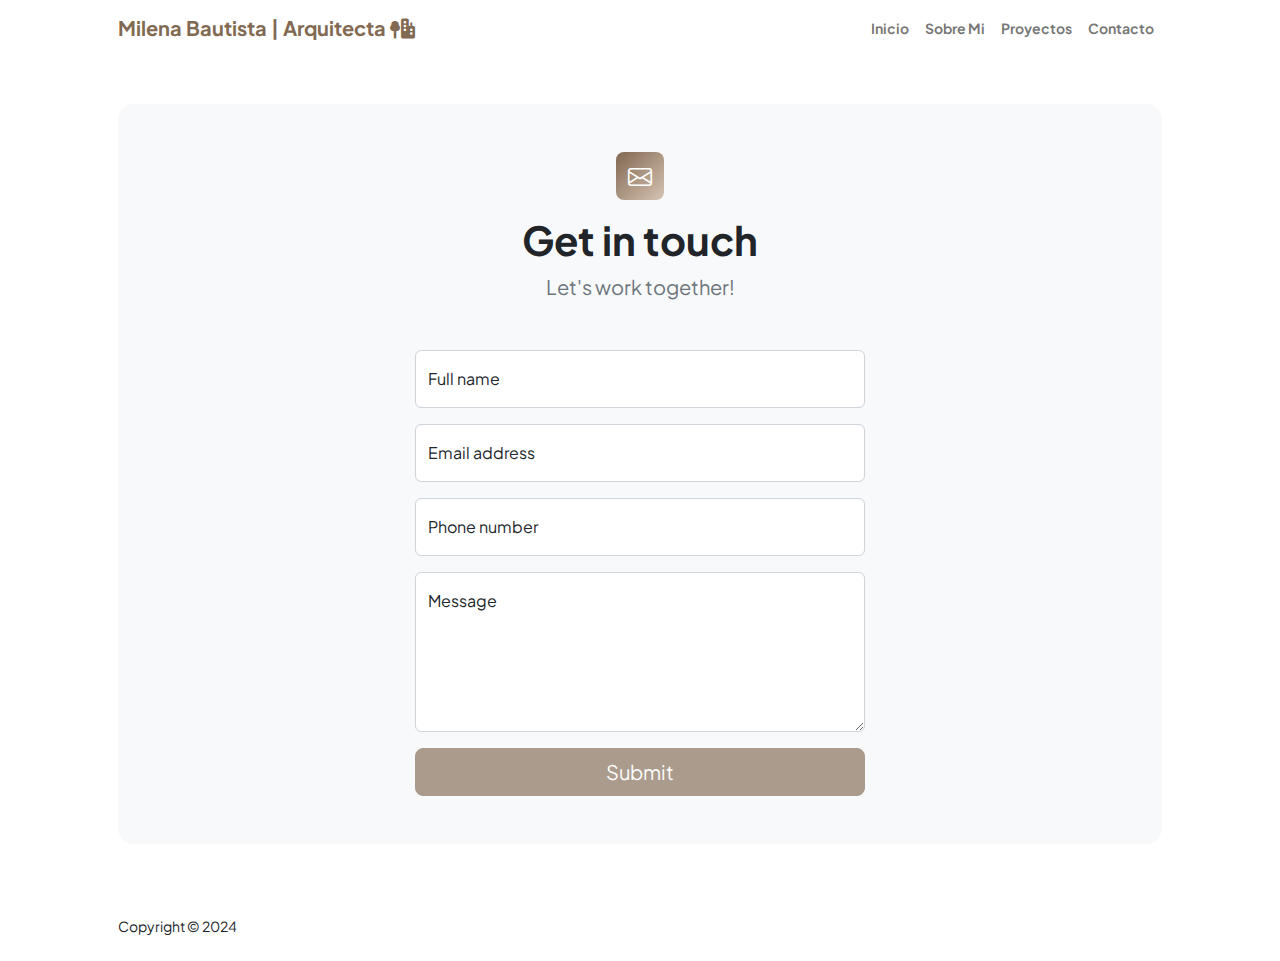
==== commit 8a268201: "Version Nueva" ====
--- a/contact.html
+++ b/contact.html
@@ -1,137 +1,160 @@
 <!DOCTYPE html>
 <html lang="en">
-    <head>
-        <meta charset="utf-8" />
-        <meta name="viewport" content="width=device-width, initial-scale=1, shrink-to-fit=no" />
-        <meta name="description" content="" />
-        <meta name="author" content="scuesta" />
-        <title>Milena Bautista | Arquitecta</title>
-        <!-- Favicon-->
-        <link rel="icon" type="image/x-icon" href="assets/favicon.ico" />
-        <!-- Custom Google font-->
-        <link rel="preconnect" href="https://fonts.googleapis.com" />
-        <link rel="preconnect" href="https://fonts.gstatic.com" crossorigin />
-        <link href="https://fonts.googleapis.com/css2?family=Plus+Jakarta+Sans:wght@100;200;300;400;500;600;700;800;900&amp;display=swap" rel="stylesheet" />
-        <!-- Bootstrap icons-->
-        <link href="https://cdn.jsdelivr.net/npm/bootstrap-icons@1.8.1/font/bootstrap-icons.css" rel="stylesheet" />
-        <!--Fontawesome icons -->
-        <link href="assets/fontawesome/css/fontawesome.css" rel="stylesheet" />
-        <link href="assets/fontawesome/css/brands.css" rel="stylesheet" />
-        <link href="assets/fontawesome/css/solid.css" rel="stylesheet" />
-        <!-- Core theme CSS (includes Bootstrap)-->
-        <link href="css/styles.css" rel="stylesheet" />
-    </head>
-    <body class="d-flex flex-column">
-        <main class="flex-shrink-0">
-            <!-- Navigation-->
-            <nav class="navbar navbar-expand-lg navbar-light bg-white py-3">
-                <div class="container px-5">
-                    <a class="navbar-brand" href="index.html"><span class="fw-bolder text-primary">Milena Bautista | Arquitecta <i class="fa fa-tree-city"></i></span></a>
-                    <button class="navbar-toggler" type="button" data-bs-toggle="collapse" data-bs-target="#navbarSupportedContent" aria-controls="navbarSupportedContent" aria-expanded="false" aria-label="Toggle navigation"><span class="navbar-toggler-icon"></span></button>
-                    <div class="collapse navbar-collapse" id="navbarSupportedContent">
-                        <ul class="navbar-nav ms-auto mb-2 mb-lg-0 small fw-bolder">
-                            <li class="nav-item"><a class="nav-link" href="index.html">Inicio</a></li>
-                            <li class="nav-item"><a class="nav-link" href="resume.html">Sobre Mi</a></li>
-                            <li class="nav-item"><a class="nav-link" href="projects.html">Proyectos</a></li>
-                            <li class="nav-item"><a class="nav-link" href="contact.html">Contacto</a></li>
-                        </ul>
+<head>
+    <meta charset="utf-8"/>
+    <meta name="viewport" content="width=device-width, initial-scale=1, shrink-to-fit=no"/>
+    <meta name="description" content=""/>
+    <meta name="author" content="scuesta"/>
+    <title>Milena Bautista | Arquitecta</title>
+    <!-- Favicon-->
+    <link rel="icon" type="image/x-icon" href="assets/favicon.ico"/>
+    <!-- Custom Google font-->
+    <link rel="preconnect" href="https://fonts.googleapis.com"/>
+    <link rel="preconnect" href="https://fonts.gstatic.com" crossorigin/>
+    <link href="https://fonts.googleapis.com/css2?family=Plus+Jakarta+Sans:wght@100;200;300;400;500;600;700;800;900&amp;display=swap"
+          rel="stylesheet"/>
+    <!-- Bootstrap icons-->
+    <link href="https://cdn.jsdelivr.net/npm/bootstrap-icons@1.8.1/font/bootstrap-icons.css" rel="stylesheet"/>
+    <!--Fontawesome icons -->
+    <link href="assets/fontawesome/css/fontawesome.css" rel="stylesheet"/>
+    <link href="assets/fontawesome/css/brands.css" rel="stylesheet"/>
+    <link href="assets/fontawesome/css/solid.css" rel="stylesheet"/>
+    <!-- Core theme CSS (includes Bootstrap)-->
+    <link href="css/styles.css" rel="stylesheet"/>
+</head>
+<body class="d-flex flex-column h-100">
+<main class="flex-shrink-0">
+    <!-- Navigation-->
+    <nav class="navbar navbar-expand-lg navbar-light bg-white py-2">
+        <div class="container px-5">
+            <a class="navbar-brand" href="index.html"><span class="fw-bolder text-primary">Milena Bautista | Arquitecta <i
+                    class="fa fa-tree-city"></i></span></a>
+            <button class="navbar-toggler" type="button" data-bs-toggle="collapse"
+                    data-bs-target="#navbarSupportedContent" aria-controls="navbarSupportedContent"
+                    aria-expanded="false" aria-label="Toggle navigation"><span class="navbar-toggler-icon"></span>
+            </button>
+            <div class="collapse navbar-collapse" id="navbarSupportedContent">
+                <ul class="navbar-nav ms-auto mb-2 mb-lg-0 small fw-bolder">
+                    <li class="nav-item"><a class="nav-link" href="index.html">Inicio</a></li>
+                    <li class="nav-item"><a class="nav-link" href="resume.html">Sobre Mi</a></li>
+                    <li class="nav-item"><a class="nav-link" href="projects.html">Proyectos</a></li>
+                    <li class="nav-item"><a class="nav-link" href="contact.html">Contacto</a></li>
+                </ul>
+            </div>
+        </div>
+    </nav>
+    <!-- Page content-->
+    <section class="py-5">
+        <div class="container px-5">
+            <!-- Contact form-->
+            <div class="bg-light rounded-4 py-5 px-4 px-md-5">
+                <div class="text-center mb-5">
+                    <div class="feature bg-primary bg-gradient-primary-to-secondary text-white rounded-3 mb-3"><i
+                            class="bi bi-envelope"></i></div>
+                    <h1 class="fw-bolder">Get in touch</h1>
+                    <p class="lead fw-normal text-muted mb-0">Let's work together!</p>
+                </div>
+                <div class="row gx-5 justify-content-center">
+                    <div class="col-lg-8 col-xl-6">
+                        <!-- * * * * * * * * * * * * * * *-->
+                        <!-- * * SB Forms Contact Form * *-->
+                        <!-- * * * * * * * * * * * * * * *-->
+                        <!-- This form is pre-integrated with SB Forms.-->
+                        <!-- To make this form functional, sign up at-->
+                        <!-- https://startbootstrap.com/solution/contact-forms-->
+                        <!-- to get an API token!-->
+                        <form id="contactForm" data-sb-form-api-token="API_TOKEN">
+                            <!-- Name input-->
+                            <div class="form-floating mb-3">
+                                <input class="form-control" id="name" type="text" placeholder="Enter your name..."
+                                       data-sb-validations="required"/>
+                                <label for="name">Full name</label>
+                                <div class="invalid-feedback" data-sb-feedback="name:required">A name is required.</div>
+                            </div>
+                            <!-- Email address input-->
+                            <div class="form-floating mb-3">
+                                <input class="form-control" id="email" type="email" placeholder="name@example.com"
+                                       data-sb-validations="required,email"/>
+                                <label for="email">Email address</label>
+                                <div class="invalid-feedback" data-sb-feedback="email:required">An email is required.
+                                </div>
+                                <div class="invalid-feedback" data-sb-feedback="email:email">Email is not valid.</div>
+                            </div>
+                            <!-- Phone number input-->
+                            <div class="form-floating mb-3">
+                                <input class="form-control" id="phone" type="tel" placeholder="(123) 456-7890"
+                                       data-sb-validations="required"/>
+                                <label for="phone">Phone number</label>
+                                <div class="invalid-feedback" data-sb-feedback="phone:required">A phone number is
+                                    required.
+                                </div>
+                            </div>
+                            <!-- Message input-->
+                            <div class="form-floating mb-3">
+                                <textarea class="form-control" id="message" type="text"
+                                          placeholder="Enter your message here..." style="height: 10rem"
+                                          data-sb-validations="required"></textarea>
+                                <label for="message">Message</label>
+                                <div class="invalid-feedback" data-sb-feedback="message:required">A message is
+                                    required.
+                                </div>
+                            </div>
+                            <!-- Submit success message-->
+                            <!---->
+                            <!-- This is what your users will see when the form-->
+                            <!-- has successfully submitted-->
+                            <div class="d-none" id="submitSuccessMessage">
+                                <div class="text-center mb-3">
+                                    <div class="fw-bolder">Form submission successful!</div>
+                                    To activate this form, sign up at
+                                    <br/>
+                                    <a href="https://startbootstrap.com/solution/contact-forms">https://startbootstrap.com/solution/contact-forms</a>
+                                </div>
+                            </div>
+                            <!-- Submit error message-->
+                            <!---->
+                            <!-- This is what your users will see when there is-->
+                            <!-- an error submitting the form-->
+                            <div class="d-none" id="submitErrorMessage">
+                                <div class="text-center text-danger mb-3">Error sending message!</div>
+                            </div>
+                            <!-- Submit Button-->
+                            <div class="d-grid">
+                                <button class="btn btn-primary btn-lg disabled" id="submitButton" type="submit">Submit
+                                </button>
+                            </div>
+                        </form>
                     </div>
                 </div>
-            </nav>
-            <!-- Page content-->
-            <section class="py-5">
-                <div class="container px-5">
-                    <!-- Contact form-->
-                    <div class="bg-light rounded-4 py-5 px-4 px-md-5">
-                        <div class="text-center mb-5">
-                            <div class="feature bg-primary bg-gradient-primary-to-secondary text-white rounded-3 mb-3"><i class="bi bi-envelope"></i></div>
-                            <h1 class="fw-bolder">Get in touch</h1>
-                            <p class="lead fw-normal text-muted mb-0">Let's work together!</p>
-                        </div>
-                        <div class="row gx-5 justify-content-center">
-                            <div class="col-lg-8 col-xl-6">
-                                <!-- * * * * * * * * * * * * * * *-->
-                                <!-- * * SB Forms Contact Form * *-->
-                                <!-- * * * * * * * * * * * * * * *-->
-                                <!-- This form is pre-integrated with SB Forms.-->
-                                <!-- To make this form functional, sign up at-->
-                                <!-- https://startbootstrap.com/solution/contact-forms-->
-                                <!-- to get an API token!-->
-                                <form id="contactForm" data-sb-form-api-token="API_TOKEN">
-                                    <!-- Name input-->
-                                    <div class="form-floating mb-3">
-                                        <input class="form-control" id="name" type="text" placeholder="Enter your name..." data-sb-validations="required" />
-                                        <label for="name">Full name</label>
-                                        <div class="invalid-feedback" data-sb-feedback="name:required">A name is required.</div>
-                                    </div>
-                                    <!-- Email address input-->
-                                    <div class="form-floating mb-3">
-                                        <input class="form-control" id="email" type="email" placeholder="name@example.com" data-sb-validations="required,email" />
-                                        <label for="email">Email address</label>
-                                        <div class="invalid-feedback" data-sb-feedback="email:required">An email is required.</div>
-                                        <div class="invalid-feedback" data-sb-feedback="email:email">Email is not valid.</div>
-                                    </div>
-                                    <!-- Phone number input-->
-                                    <div class="form-floating mb-3">
-                                        <input class="form-control" id="phone" type="tel" placeholder="(123) 456-7890" data-sb-validations="required" />
-                                        <label for="phone">Phone number</label>
-                                        <div class="invalid-feedback" data-sb-feedback="phone:required">A phone number is required.</div>
-                                    </div>
-                                    <!-- Message input-->
-                                    <div class="form-floating mb-3">
-                                        <textarea class="form-control" id="message" type="text" placeholder="Enter your message here..." style="height: 10rem" data-sb-validations="required"></textarea>
-                                        <label for="message">Message</label>
-                                        <div class="invalid-feedback" data-sb-feedback="message:required">A message is required.</div>
-                                    </div>
-                                    <!-- Submit success message-->
-                                    <!---->
-                                    <!-- This is what your users will see when the form-->
-                                    <!-- has successfully submitted-->
-                                    <div class="d-none" id="submitSuccessMessage">
-                                        <div class="text-center mb-3">
-                                            <div class="fw-bolder">Form submission successful!</div>
-                                            To activate this form, sign up at
-                                            <br />
-                                            <a href="https://startbootstrap.com/solution/contact-forms">https://startbootstrap.com/solution/contact-forms</a>
-                                        </div>
-                                    </div>
-                                    <!-- Submit error message-->
-                                    <!---->
-                                    <!-- This is what your users will see when there is-->
-                                    <!-- an error submitting the form-->
-                                    <div class="d-none" id="submitErrorMessage"><div class="text-center text-danger mb-3">Error sending message!</div></div>
-                                    <!-- Submit Button-->
-                                    <div class="d-grid"><button class="btn btn-primary btn-lg disabled" id="submitButton" type="submit">Submit</button></div>
-                                </form>
-                            </div>
-                        </div>
-                    </div>
-                </div>
-            </section>
-        </main>
-        <!-- Footer-->
-        <footer class="bg-white py-4 mt-auto">
-            <div class="container px-5">
-                <div class="row align-items-center justify-content-between flex-column flex-sm-row">
-                    <div class="col-auto"><div class="small m-0">Copyright &copy; 2024</div></div>
-                    <!-- <div class="col-auto">
-                         <a class="small" href="#!">Privacy</a>
-                         <span class="mx-1">&middot;</span>
-                         <a class="small" href="#!">Terms</a>
-                         <span class="mx-1">&middot;</span>
-                         <a class="small" href="#!">Contact</a>
-                     </div>-->
-                </div>
             </div>
-        </footer>
-        <!-- Bootstrap core JS-->
-        <script src="https://cdn.jsdelivr.net/npm/bootstrap@5.2.3/dist/js/bootstrap.bundle.min.js"></script>
-        <!-- Core theme JS-->
-        <script src="js/scripts.js"></script>
-        <!-- * * * * * * * * * * * * * * * * * * * * * * * * * * * * * * * * * * * * * * * *-->
-        <!-- * *                               SB Forms JS                               * *-->
-        <!-- * * Activate your form at https://startbootstrap.com/solution/contact-forms * *-->
-        <!-- * * * * * * * * * * * * * * * * * * * * * * * * * * * * * * * * * * * * * * * *-->
-        <script src="https://cdn.startbootstrap.com/sb-forms-latest.js"></script>
-    </body>
+        </div>
+    </section>
+</main>
+<!-- Footer-->
+<footer class="bg-white py-4 mt-auto">
+    <div class="container px-5">
+        <div class="row align-items-center justify-content-between flex-column flex-sm-row">
+            <div class="col-auto">
+                <div class="small m-0">Copyright &copy; 2024</div>
+            </div>
+            <!-- <div class="col-auto">
+                 <a class="small" href="#!">Privacy</a>
+                 <span class="mx-1">&middot;</span>
+                 <a class="small" href="#!">Terms</a>
+                 <span class="mx-1">&middot;</span>
+                 <a class="small" href="#!">Contact</a>
+             </div>-->
+        </div>
+    </div>
+</footer>
+<!-- Bootstrap core JS-->
+<script src="https://cdn.jsdelivr.net/npm/bootstrap@5.2.3/dist/js/bootstrap.bundle.min.js"></script>
+<!-- Core theme JS-->
+<script src="js/scripts.js"></script>
+<!-- * * * * * * * * * * * * * * * * * * * * * * * * * * * * * * * * * * * * * * * *-->
+<!-- * *                               SB Forms JS                               * *-->
+<!-- * * Activate your form at https://startbootstrap.com/solution/contact-forms * *-->
+<!-- * * * * * * * * * * * * * * * * * * * * * * * * * * * * * * * * * * * * * * * *-->
+<script src="https://cdn.startbootstrap.com/sb-forms-latest.js"></script>
+</body>
 </html>
